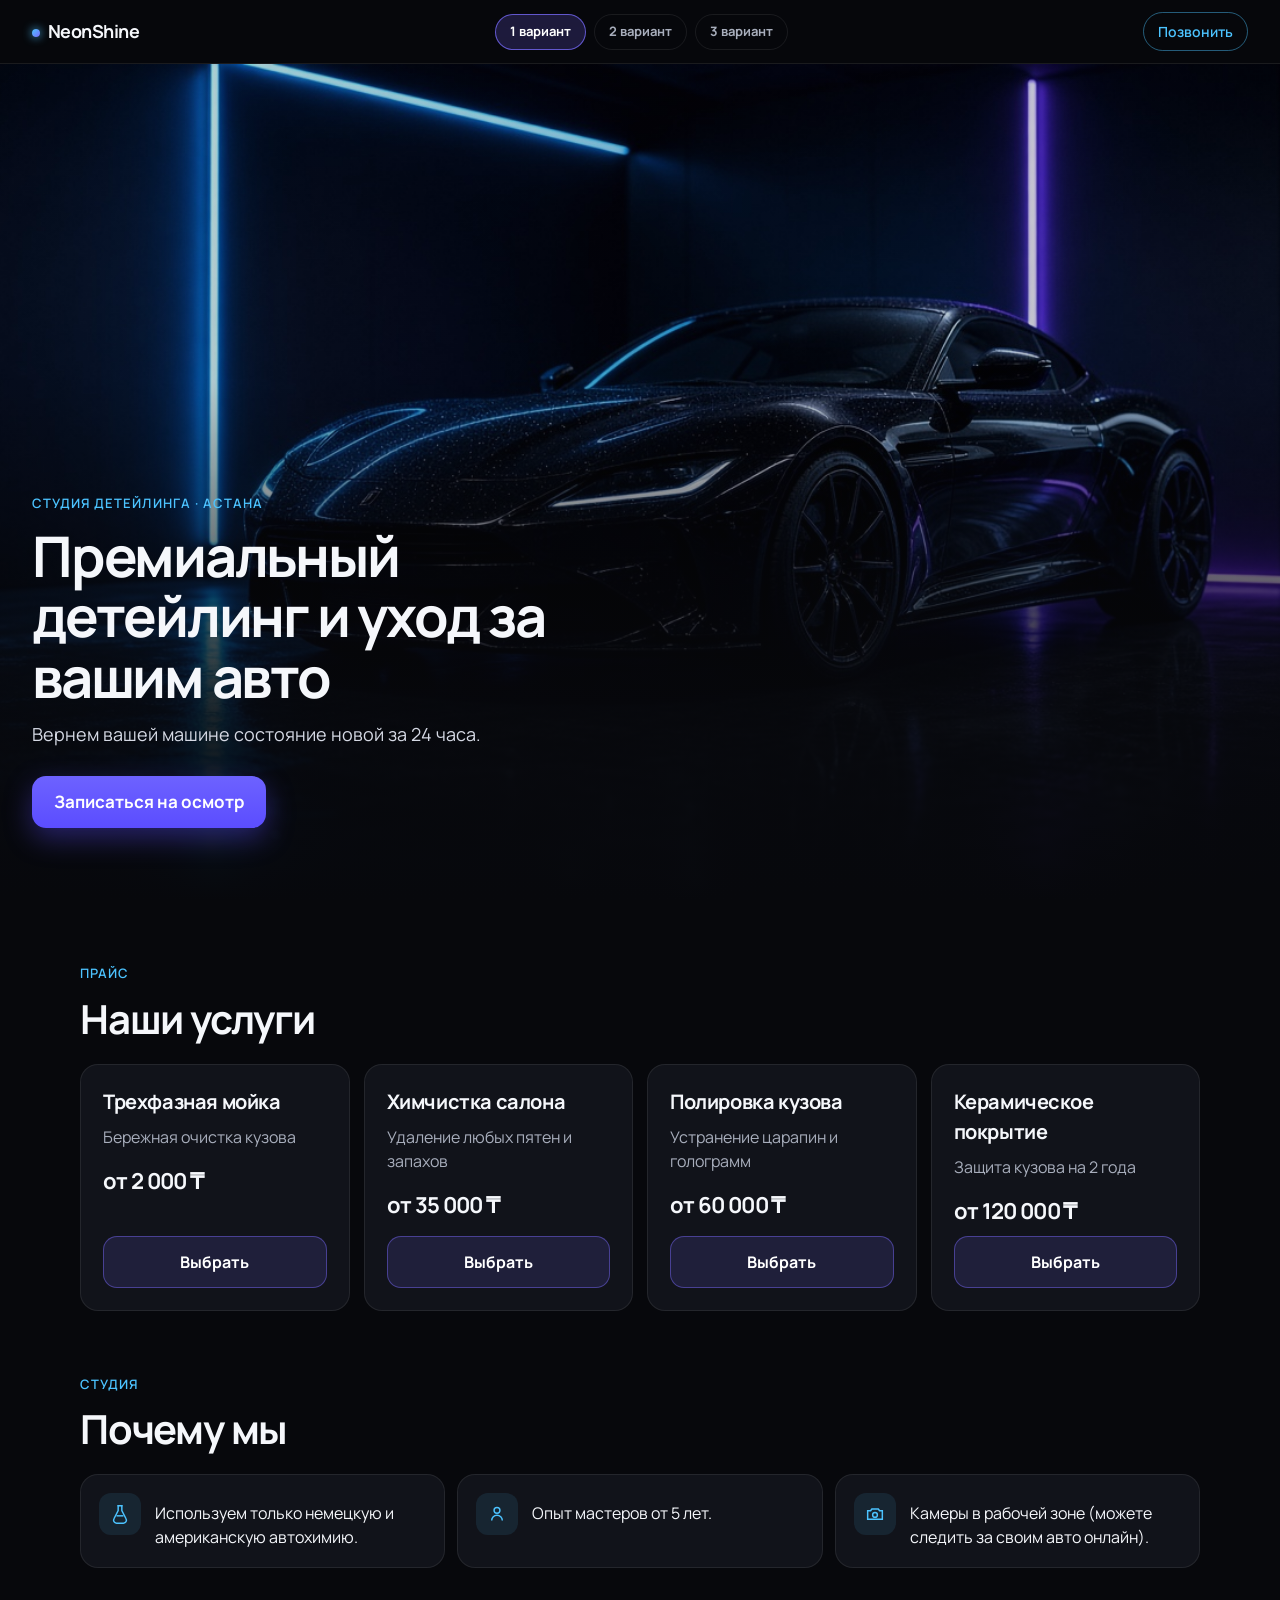
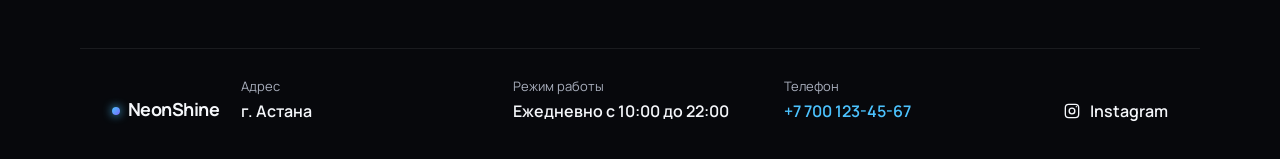
==== variant-1.html @ c206eaa7 "Add the NeonShine landing with three design variants. EOF  Co-authored-by: Cursor <cursoragent@curso" ====
<!DOCTYPE html>
<html lang="ru">
  <head>
    <meta charset="UTF-8" />
    <meta name="viewport" content="width=device-width, initial-scale=1" />
    <meta
      name="description"
      content="NeonShine — премиальный детейлинг в Астане. Мойка, химчистка, полировка и керамика. Запись в WhatsApp."
    />
    <meta name="theme-color" content="#07080c" />
    <title>NeonShine — вариант 1</title>
    <link rel="preconnect" href="https://fonts.googleapis.com" />
    <link rel="preconnect" href="https://fonts.gstatic.com" crossorigin />
    <link
      href="https://fonts.googleapis.com/css2?family=Manrope:wght@400;500;600;700&display=swap"
      rel="stylesheet"
    />
    <link rel="stylesheet" href="styles.css" />
  </head>
  <body
    data-phone="77001234567"
    data-phone-label="+7 700 123-45-67"
    data-instagram="https://instagram.com/neonshine"
  >
    <header class="header">
      <a class="logo" href="index.html">NeonShine</a>
      <nav class="switch" aria-label="Варианты оформления">
        <a href="variant-1.html" aria-current="page">1 вариант</a>
        <a href="variant-2.html">2 вариант</a>
        <a href="variant-3.html">3 вариант</a>
      </nav>
      <a class="header__phone" data-tel href="tel:+77001234567">Позвонить</a>
    </header>

    <main id="top">
      <section class="hero">
        <div class="hero__content">
          <p class="eyebrow">Студия детейлинга · Астана</p>
          <h1>Премиальный детейлинг и уход за вашим авто</h1>
          <p class="hero__lead">Вернем вашей машине состояние новой за 24 часа.</p>
          <a
            class="btn btn--primary"
            data-wa="Здравствуйте! Хочу записаться на бесплатный осмотр автомобиля"
            href="https://wa.me/77001234567?text=%D0%97%D0%B4%D1%80%D0%B0%D0%B2%D1%81%D1%82%D0%B2%D1%83%D0%B9%D1%82%D0%B5!%20%D0%A5%D0%BE%D1%87%D1%83%20%D0%B7%D0%B0%D0%BF%D0%B8%D1%81%D0%B0%D1%82%D1%8C%D1%81%D1%8F%20%D0%BD%D0%B0%20%D0%B1%D0%B5%D1%81%D0%BF%D0%BB%D0%B0%D1%82%D0%BD%D1%8B%D0%B9%20%D0%BE%D1%81%D0%BC%D0%BE%D1%82%D1%80%20%D0%B0%D0%B2%D1%82%D0%BE%D0%BC%D0%BE%D0%B1%D0%B8%D0%BB%D1%8F"
            >Записаться на осмотр</a
          >
        </div>
      </section>

      <section class="section" id="services" aria-labelledby="services-title">
        <div class="section__head">
          <p class="eyebrow">Прайс</p>
          <h2 id="services-title">Наши услуги</h2>
        </div>
        <div class="cards">
          <article class="card">
            <h3>Трехфазная мойка</h3>
            <p>Бережная очистка кузова</p>
            <p class="price">от 2 000 ₸</p>
            <a class="btn btn--choice" data-service="Трехфазная мойка" data-price="от 2 000 ₸" href="#">Выбрать</a>
          </article>
          <article class="card">
            <h3>Химчистка салона</h3>
            <p>Удаление любых пятен и запахов</p>
            <p class="price">от 35 000 ₸</p>
            <a class="btn btn--choice" data-service="Химчистка салона" data-price="от 35 000 ₸" href="#">Выбрать</a>
          </article>
          <article class="card">
            <h3>Полировка кузова</h3>
            <p>Устранение царапин и голограмм</p>
            <p class="price">от 60 000 ₸</p>
            <a class="btn btn--choice" data-service="Полировка кузова" data-price="от 60 000 ₸" href="#">Выбрать</a>
          </article>
          <article class="card">
            <h3>Керамическое покрытие</h3>
            <p>Защита кузова на 2 года</p>
            <p class="price">от 120 000 ₸</p>
            <a class="btn btn--choice" data-service="Керамическое покрытие" data-price="от 120 000 ₸" href="#">Выбрать</a>
          </article>
        </div>
      </section>

      <section class="section section--tight" id="why" aria-labelledby="why-title">
        <div class="section__head">
          <p class="eyebrow">Студия</p>
          <h2 id="why-title">Почему мы</h2>
        </div>
        <ul class="perks">
          <li>
            <span class="perk__icon" aria-hidden="true">
              <svg viewBox="0 0 24 24" width="22" height="22" fill="none" stroke="currentColor" stroke-width="1.6">
                <path d="M9 3h6M10 3v5.2L5.4 17.2A3.2 3.2 0 0 0 8.2 22h7.6a3.2 3.2 0 0 0 2.8-4.8L14 8.2V3" />
                <path d="M8.2 14h7.6" />
              </svg>
            </span>
            <p>Используем только немецкую и американскую автохимию.</p>
          </li>
          <li>
            <span class="perk__icon" aria-hidden="true">
              <svg viewBox="0 0 24 24" width="22" height="22" fill="none" stroke="currentColor" stroke-width="1.6">
                <circle cx="12" cy="8" r="3.2" />
                <path d="M6.2 19.2a5.8 5.8 0 0 1 11.6 0" />
              </svg>
            </span>
            <p>Опыт мастеров от 5 лет.</p>
          </li>
          <li>
            <span class="perk__icon" aria-hidden="true">
              <svg viewBox="0 0 24 24" width="22" height="22" fill="none" stroke="currentColor" stroke-width="1.6">
                <path d="M4 8.5h3.2l1.4-2h7l1.4 2H20v9.2H4V8.5Z" />
                <circle cx="12" cy="13" r="2.6" />
              </svg>
            </span>
            <p>Камеры в рабочей зоне (можете следить за своим авто онлайн).</p>
          </li>
        </ul>
      </section>
    </main>

    <footer class="footer">
      <p class="logo logo--footer">NeonShine</p>
      <ul class="footer__list">
        <li>
          <span>Адрес</span>
          <strong>г. Астана</strong>
        </li>
        <li>
          <span>Режим работы</span>
          <strong>Ежедневно с 10:00 до 22:00</strong>
        </li>
        <li>
          <span>Телефон</span>
          <a data-tel href="tel:+77001234567">+7 700 123-45-67</a>
        </li>
      </ul>
      <a class="instagram" data-instagram href="https://instagram.com/neonshine" target="_blank" rel="noopener noreferrer">
        <svg viewBox="0 0 24 24" width="20" height="20" aria-hidden="true" fill="none" stroke="currentColor" stroke-width="1.6">
          <rect x="4" y="4" width="16" height="16" rx="4" />
          <circle cx="12" cy="12" r="3.4" />
          <circle cx="17.2" cy="6.8" r="0.8" fill="currentColor" stroke="none" />
        </svg>
        Instagram
      </a>
    </footer>

    <dialog class="contacts" id="contacts" aria-labelledby="contacts-title">
      <div class="contacts__top">
        <div>
          <p class="eyebrow">Связаться</p>
          <h2 id="contacts-title">Контакты</h2>
        </div>
        <button class="contacts__close" type="button" aria-label="Закрыть">×</button>
      </div>
      <ul class="contacts__list">
        <li>
          <span>Телефон</span>
          <a data-tel href="tel:+77001234567">+7 700 123-45-67</a>
        </li>
        <li>
          <span>Адрес</span>
          <strong>г. Астана</strong>
        </li>
        <li>
          <span>Режим работы</span>
          <strong>Ежедневно с 10:00 до 22:00</strong>
        </li>
        <li>
          <span>Instagram</span>
          <a data-instagram href="https://instagram.com/neonshine">Открыть профиль</a>
        </li>
      </ul>
      <a
        class="btn btn--primary"
        data-wa="Здравствуйте! Хочу записаться на бесплатный осмотр автомобиля"
        href="#"
        >Написать в WhatsApp</a
      >
    </dialog>

    <script src="main.js"></script>
  </body>
</html>
---- styles.css ----
:root {
  --bg: #07080c;
  --bg-raised: #11131a;
  --text: #f5f7fb;
  --muted: #a8aebc;
  --line: rgba(255, 255, 255, 0.08);
  --blue: #4cc3ff;
  --violet: #7a6cff;
  --violet-deep: #5b4dff;
  --header: 112px;
  --pad: 20px;
  --radius: 18px;
}

*,
*::before,
*::after {
  box-sizing: border-box;
}

html {
  scroll-behavior: smooth;
  scrollbar-width: thin;
  scrollbar-color: #7a6cff #11131a;
}

html::-webkit-scrollbar {
  width: 8px;
  height: 8px;
}

html::-webkit-scrollbar-track {
  background: #07080c;
}

html::-webkit-scrollbar-thumb {
  border: 2px solid #07080c;
  border-radius: 999px;
  background: linear-gradient(180deg, #4cc3ff, #7a6cff);
}

body {
  margin: 0;
  background: var(--bg);
  color: var(--text);
  font-family: Manrope, "Segoe UI", sans-serif;
  font-size: 16px;
  line-height: 1.5;
}

a {
  color: inherit;
}

img {
  max-width: 100%;
}

.header {
  position: sticky;
  top: 0;
  z-index: 10;
  display: flex;
  flex-wrap: wrap;
  align-items: center;
  justify-content: space-between;
  gap: 10px 12px;
  min-height: var(--header);
  padding: 10px var(--pad);
  background: rgba(7, 8, 12, 0.78);
  border-bottom: 1px solid var(--line);
  backdrop-filter: blur(16px);
}

.switch {
  display: flex;
  order: 3;
  gap: 8px;
  width: 100%;
}

.switch a {
  display: inline-flex;
  flex: 1;
  align-items: center;
  justify-content: center;
  min-height: 36px;
  border: 1px solid var(--line);
  border-radius: 999px;
  color: var(--muted);
  font-size: 13px;
  font-weight: 700;
  text-decoration: none;
}

.switch a[aria-current="page"] {
  border-color: rgba(122, 108, 255, 0.75);
  background: rgba(122, 108, 255, 0.2);
  color: #fff;
}

.logo {
  color: var(--text);
  font-size: 18px;
  font-weight: 700;
  letter-spacing: -0.03em;
  text-decoration: none;
}

.logo::before {
  content: "";
  display: inline-block;
  width: 8px;
  height: 8px;
  margin-right: 8px;
  border-radius: 50%;
  background: linear-gradient(135deg, var(--blue), var(--violet));
  box-shadow: 0 0 10px var(--blue);
  vertical-align: 1px;
}

.header__phone {
  padding: 8px 14px;
  border: 1px solid rgba(76, 195, 255, 0.45);
  border-radius: 999px;
  color: var(--blue);
  font-size: 14px;
  font-weight: 600;
  text-decoration: none;
}

.hero {
  display: flex;
  align-items: flex-end;
  min-height: calc(100svh - var(--header));
  padding: 48px var(--pad) 40px;
  background:
    linear-gradient(180deg, rgba(7, 8, 12, 0.18) 0%, rgba(7, 8, 12, 0.2) 38%, rgba(7, 8, 12, 0.88) 78%, var(--bg) 100%),
    url("assets/hero.png") center 42% / cover no-repeat;
}

.hero__content {
  width: min(640px, 100%);
}

.eyebrow {
  margin: 0 0 12px;
  color: var(--blue);
  font-size: 13px;
  font-weight: 600;
  letter-spacing: 0.08em;
  text-transform: uppercase;
}

h1,
h2,
h3,
p {
  margin: 0;
}

h1 {
  font-size: clamp(32px, 8vw, 56px);
  font-weight: 700;
  letter-spacing: -0.04em;
  line-height: 1.08;
}

.hero__lead {
  margin-top: 14px;
  max-width: 28em;
  color: #d5d9e4;
  font-size: 18px;
}

.btn {
  display: inline-flex;
  align-items: center;
  justify-content: center;
  min-height: 52px;
  padding: 0 22px;
  border-radius: 14px;
  font-weight: 700;
  text-decoration: none;
}

.btn:focus-visible,
.header__phone:focus-visible,
.instagram:focus-visible,
.footer a:focus-visible,
.logo:focus-visible,
.switch a:focus-visible {
  outline: 2px solid var(--blue);
  outline-offset: 3px;
}

.btn--primary {
  width: 100%;
  margin-top: 28px;
  background: linear-gradient(180deg, #6d62ff 0%, var(--violet-deep) 100%);
  box-shadow: 0 10px 28px rgba(91, 77, 255, 0.38);
  color: #fff;
  font-size: 17px;
}

.section {
  padding: 64px var(--pad) 8px;
}

.section--tight {
  padding-top: 56px;
  padding-bottom: 28px;
}

.section__head {
  max-width: 1120px;
  margin: 0 auto 22px;
}

h2 {
  font-size: clamp(28px, 6vw, 40px);
  letter-spacing: -0.03em;
  line-height: 1.15;
}

.cards,
.perks,
.footer {
  max-width: 1120px;
  margin-left: auto;
  margin-right: auto;
}

.cards {
  display: grid;
  gap: 14px;
}

.card {
  display: flex;
  flex-direction: column;
  gap: 8px;
  padding: 22px;
  background: var(--bg-raised);
  border: 1px solid var(--line);
  border-radius: var(--radius);
}

.card h3 {
  font-size: 20px;
  letter-spacing: -0.02em;
}

.card p {
  color: var(--muted);
}

.price {
  margin-top: 8px;
  color: var(--text) !important;
  font-size: 22px;
  font-weight: 700;
  letter-spacing: -0.03em;
}

.btn--choice {
  width: 100%;
  margin-top: auto;
  background: rgba(122, 108, 255, 0.14);
  border: 1px solid rgba(122, 108, 255, 0.45);
  color: #fff;
}

.perks {
  display: grid;
  gap: 12px;
  padding: 0;
  list-style: none;
}

.perks li {
  display: flex;
  gap: 14px;
  align-items: flex-start;
  padding: 18px;
  background: var(--bg-raised);
  border: 1px solid var(--line);
  border-radius: var(--radius);
}

.perk__icon {
  display: grid;
  flex: 0 0 42px;
  place-items: center;
  width: 42px;
  height: 42px;
  border-radius: 12px;
  background: rgba(76, 195, 255, 0.1);
  color: var(--blue);
}

.perks p {
  padding-top: 8px;
}

.footer {
  display: grid;
  gap: 22px;
  margin-top: 36px;
  padding: 28px var(--pad) 36px;
  border-top: 1px solid var(--line);
}

.footer__list {
  display: grid;
  gap: 16px;
  margin: 0;
  padding: 0;
  list-style: none;
}

.footer__list span {
  display: block;
  margin-bottom: 2px;
  color: var(--muted);
  font-size: 13px;
}

.footer__list a,
.footer__list strong {
  font-size: 16px;
  font-weight: 600;
}

.footer__list a {
  color: var(--blue);
  text-decoration: none;
}

.instagram {
  display: inline-flex;
  gap: 8px;
  align-items: center;
  width: fit-content;
  color: var(--text);
  font-weight: 600;
  text-decoration: none;
}

@media (min-width: 720px) {
  :root {
    --pad: 32px;
    --header: 64px;
  }

  .header {
    flex-wrap: nowrap;
    padding-top: 0;
    padding-bottom: 0;
  }

  .switch {
    order: 0;
    width: auto;
  }

  .switch a {
    flex: none;
    padding: 0 14px;
  }

  .btn--primary {
    width: auto;
  }

  .cards,
  .perks {
    grid-template-columns: 1fr 1fr;
  }

  .perks li:last-child {
    grid-column: 1 / -1;
  }

  .footer {
    grid-template-columns: auto 1fr auto;
    align-items: end;
  }

  .footer__list {
    grid-template-columns: repeat(3, minmax(0, 1fr));
  }
}

@media (min-width: 1040px) {
  .cards {
    grid-template-columns: repeat(4, 1fr);
  }

  .perks {
    grid-template-columns: repeat(3, 1fr);
  }

  .perks li:last-child {
    grid-column: auto;
  }

  .hero {
    padding-bottom: 72px;
  }
}

.contacts {
  width: min(420px, calc(100vw - 32px));
  padding: 22px;
  border: 1px solid rgba(122, 108, 255, 0.45);
  border-radius: 20px;
  background: #12141c;
  color: var(--text);
  color-scheme: dark;
}

.contacts::backdrop {
  background: rgba(5, 6, 10, 0.72);
}

.contacts__top {
  display: flex;
  align-items: flex-start;
  justify-content: space-between;
  gap: 12px;
}

.contacts h2 {
  margin-top: 6px;
  font-size: 28px;
}

.contacts__close {
  display: grid;
  flex: 0 0 36px;
  place-items: center;
  width: 36px;
  height: 36px;
  border: 1px solid var(--line);
  border-radius: 50%;
  background: transparent;
  color: var(--text);
  font-size: 22px;
  line-height: 1;
  cursor: pointer;
}

.contacts__list {
  display: grid;
  gap: 14px;
  margin: 18px 0 0;
  padding: 0;
  list-style: none;
}

.contacts__list span {
  display: block;
  margin-bottom: 2px;
  color: var(--muted);
  font-size: 13px;
}

.contacts__list a,
.contacts__list strong {
  font-size: 16px;
  font-weight: 700;
}

.contacts__list a {
  color: var(--blue);
  text-decoration: none;
}

.contacts .btn--primary {
  width: 100%;
  margin-top: 20px;
}

.contacts__close:focus-visible,
.contacts a:focus-visible {
  outline: 2px solid var(--blue);
  outline-offset: 3px;
}

@media (hover: hover) {
  .btn--primary:hover {
    filter: brightness(1.08);
  }

  .btn--choice:hover {
    background: rgba(122, 108, 255, 0.28);
  }

  .header__phone:hover,
  .instagram:hover,
  .footer__list a:hover {
    color: #fff;
  }
}
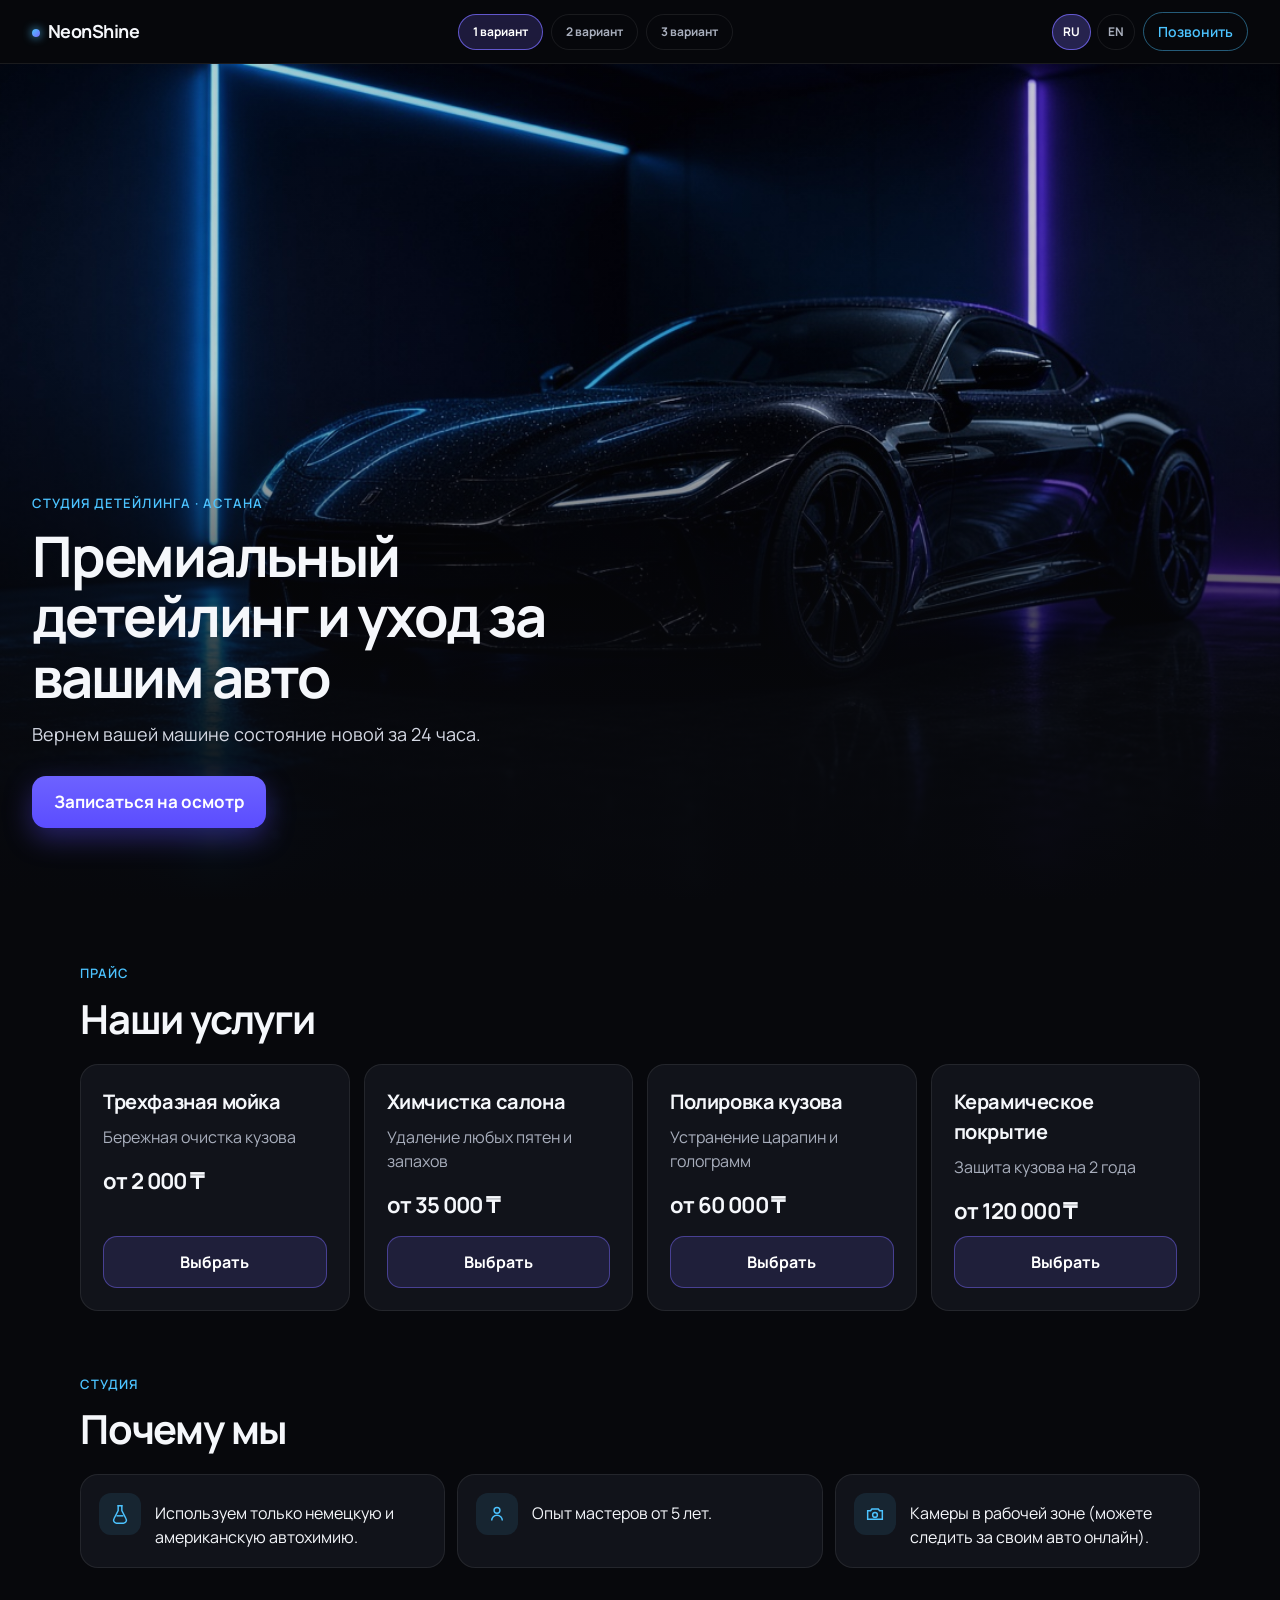
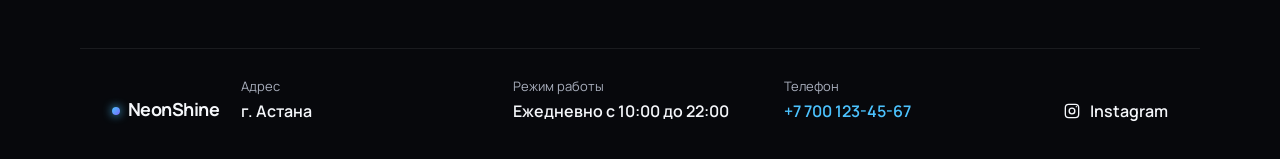
==== commit 49a87296: "Add Russian and English language switching across all landing versions. Co-authored-by: Cursor <curs" ====
--- a/variant-1.html
+++ b/variant-1.html
@@ -18,28 +18,37 @@
     <link rel="stylesheet" href="styles.css" />
   </head>
   <body
+    data-page="v1"
     data-phone="77001234567"
     data-phone-label="+7 700 123-45-67"
     data-instagram="https://instagram.com/neonshine"
   >
     <header class="header">
       <a class="logo" href="index.html">NeonShine</a>
-      <nav class="switch" aria-label="Варианты оформления">
-        <a href="variant-1.html" aria-current="page">1 вариант</a>
-        <a href="variant-2.html">2 вариант</a>
-        <a href="variant-3.html">3 вариант</a>
+      <nav class="switch" data-i18n-aria="nav.label" aria-label="Варианты оформления">
+        <a href="variant-1.html" aria-current="page" data-i18n="switch.1">1 вариант</a>
+        <a href="variant-2.html" data-i18n="switch.2">2 вариант</a>
+        <a href="variant-3.html" data-i18n="switch.3">3 вариант</a>
       </nav>
-      <a class="header__phone" data-tel href="tel:+77001234567">Позвонить</a>
+      <div class="header__actions">
+        <div class="lang" role="group" data-i18n-aria="lang.label" aria-label="Язык">
+          <button type="button" data-set-lang="ru">RU</button>
+          <button type="button" data-set-lang="en">EN</button>
+        </div>
+        <a class="header__phone" data-tel data-i18n="call" href="tel:+77001234567">Позвонить</a>
+      </div>
     </header>
 
     <main id="top">
       <section class="hero">
         <div class="hero__content">
-          <p class="eyebrow">Студия детейлинга · Астана</p>
-          <h1>Премиальный детейлинг и уход за вашим авто</h1>
-          <p class="hero__lead">Вернем вашей машине состояние новой за 24 часа.</p>
+          <p class="eyebrow" data-i18n="hero.eyebrow">Студия детейлинга · Астана</p>
+          <h1 data-i18n="hero.title">Премиальный детейлинг и уход за вашим авто</h1>
+          <p class="hero__lead" data-i18n="hero.lead">Вернем вашей машине состояние новой за 24 часа.</p>
           <a
             class="btn btn--primary"
+            data-i18n="hero.cta"
+            data-wa-key="wa.inspect"
             data-wa="Здравствуйте! Хочу записаться на бесплатный осмотр автомобиля"
             href="https://wa.me/77001234567?text=%D0%97%D0%B4%D1%80%D0%B0%D0%B2%D1%81%D1%82%D0%B2%D1%83%D0%B9%D1%82%D0%B5!%20%D0%A5%D0%BE%D1%87%D1%83%20%D0%B7%D0%B0%D0%BF%D0%B8%D1%81%D0%B0%D1%82%D1%8C%D1%81%D1%8F%20%D0%BD%D0%B0%20%D0%B1%D0%B5%D1%81%D0%BF%D0%BB%D0%B0%D1%82%D0%BD%D1%8B%D0%B9%20%D0%BE%D1%81%D0%BC%D0%BE%D1%82%D1%80%20%D0%B0%D0%B2%D1%82%D0%BE%D0%BC%D0%BE%D0%B1%D0%B8%D0%BB%D1%8F"
             >Записаться на осмотр</a
@@ -49,41 +58,41 @@
 
       <section class="section" id="services" aria-labelledby="services-title">
         <div class="section__head">
-          <p class="eyebrow">Прайс</p>
-          <h2 id="services-title">Наши услуги</h2>
+          <p class="eyebrow" data-i18n="services.kicker">Прайс</p>
+          <h2 id="services-title" data-i18n="services.title">Наши услуги</h2>
         </div>
         <div class="cards">
           <article class="card">
-            <h3>Трехфазная мойка</h3>
-            <p>Бережная очистка кузова</p>
-            <p class="price">от 2 000 ₸</p>
-            <a class="btn btn--choice" data-service="Трехфазная мойка" data-price="от 2 000 ₸" href="#">Выбрать</a>
+            <h3 data-i18n="service.wash.name">Трехфазная мойка</h3>
+            <p data-i18n="service.wash.desc">Бережная очистка кузова</p>
+            <p class="price" data-i18n="service.wash.price">от 2 000 ₸</p>
+            <a class="btn btn--choice" data-i18n="choose" data-service-key="wash" data-service="Трехфазная мойка" data-price="от 2 000 ₸" href="#">Выбрать</a>
           </article>
           <article class="card">
-            <h3>Химчистка салона</h3>
-            <p>Удаление любых пятен и запахов</p>
-            <p class="price">от 35 000 ₸</p>
-            <a class="btn btn--choice" data-service="Химчистка салона" data-price="от 35 000 ₸" href="#">Выбрать</a>
+            <h3 data-i18n="service.interior.name">Химчистка салона</h3>
+            <p data-i18n="service.interior.desc">Удаление любых пятен и запахов</p>
+            <p class="price" data-i18n="service.interior.price">от 35 000 ₸</p>
+            <a class="btn btn--choice" data-i18n="choose" data-service-key="interior" data-service="Химчистка салона" data-price="от 35 000 ₸" href="#">Выбрать</a>
           </article>
           <article class="card">
-            <h3>Полировка кузова</h3>
-            <p>Устранение царапин и голограмм</p>
-            <p class="price">от 60 000 ₸</p>
-            <a class="btn btn--choice" data-service="Полировка кузова" data-price="от 60 000 ₸" href="#">Выбрать</a>
+            <h3 data-i18n="service.polish.name">Полировка кузова</h3>
+            <p data-i18n="service.polish.desc">Устранение царапин и голограмм</p>
+            <p class="price" data-i18n="service.polish.price">от 60 000 ₸</p>
+            <a class="btn btn--choice" data-i18n="choose" data-service-key="polish" data-service="Полировка кузова" data-price="от 60 000 ₸" href="#">Выбрать</a>
           </article>
           <article class="card">
-            <h3>Керамическое покрытие</h3>
-            <p>Защита кузова на 2 года</p>
-            <p class="price">от 120 000 ₸</p>
-            <a class="btn btn--choice" data-service="Керамическое покрытие" data-price="от 120 000 ₸" href="#">Выбрать</a>
+            <h3 data-i18n="service.ceramic.name">Керамическое покрытие</h3>
+            <p data-i18n="service.ceramic.desc">Защита кузова на 2 года</p>
+            <p class="price" data-i18n="service.ceramic.price">от 120 000 ₸</p>
+            <a class="btn btn--choice" data-i18n="choose" data-service-key="ceramic" data-service="Керамическое покрытие" data-price="от 120 000 ₸" href="#">Выбрать</a>
           </article>
         </div>
       </section>
 
       <section class="section section--tight" id="why" aria-labelledby="why-title">
         <div class="section__head">
-          <p class="eyebrow">Студия</p>
-          <h2 id="why-title">Почему мы</h2>
+          <p class="eyebrow" data-i18n="why.kicker">Студия</p>
+          <h2 id="why-title" data-i18n="why.title">Почему мы</h2>
         </div>
         <ul class="perks">
           <li>
@@ -93,7 +102,7 @@
                 <path d="M8.2 14h7.6" />
               </svg>
             </span>
-            <p>Используем только немецкую и американскую автохимию.</p>
+            <p data-i18n="why.1">Используем только немецкую и американскую автохимию.</p>
           </li>
           <li>
             <span class="perk__icon" aria-hidden="true">
@@ -102,7 +111,7 @@
                 <path d="M6.2 19.2a5.8 5.8 0 0 1 11.6 0" />
               </svg>
             </span>
-            <p>Опыт мастеров от 5 лет.</p>
+            <p data-i18n="why.2">Опыт мастеров от 5 лет.</p>
           </li>
           <li>
             <span class="perk__icon" aria-hidden="true">
@@ -111,7 +120,7 @@
                 <circle cx="12" cy="13" r="2.6" />
               </svg>
             </span>
-            <p>Камеры в рабочей зоне (можете следить за своим авто онлайн).</p>
+            <p data-i18n="why.3">Камеры в рабочей зоне (можете следить за своим авто онлайн).</p>
           </li>
         </ul>
       </section>
@@ -121,15 +130,15 @@
       <p class="logo logo--footer">NeonShine</p>
       <ul class="footer__list">
         <li>
-          <span>Адрес</span>
-          <strong>г. Астана</strong>
+          <span data-i18n="address.label">Адрес</span>
+          <strong data-i18n="address.value">г. Астана</strong>
         </li>
         <li>
-          <span>Режим работы</span>
-          <strong>Ежедневно с 10:00 до 22:00</strong>
+          <span data-i18n="hours.label">Режим работы</span>
+          <strong data-i18n="hours.value">Ежедневно с 10:00 до 22:00</strong>
         </li>
         <li>
-          <span>Телефон</span>
+          <span data-i18n="phone.label">Телефон</span>
           <a data-tel href="tel:+77001234567">+7 700 123-45-67</a>
         </li>
       </ul>
@@ -146,37 +155,40 @@
     <dialog class="contacts" id="contacts" aria-labelledby="contacts-title">
       <div class="contacts__top">
         <div>
-          <p class="eyebrow">Связаться</p>
-          <h2 id="contacts-title">Контакты</h2>
+          <p class="eyebrow" data-i18n="contacts.kicker">Связаться</p>
+          <h2 id="contacts-title" data-i18n="contacts.title">Контакты</h2>
         </div>
-        <button class="contacts__close" type="button" aria-label="Закрыть">×</button>
+        <button class="contacts__close" type="button" data-i18n-aria="close" aria-label="Закрыть">×</button>
       </div>
       <ul class="contacts__list">
         <li>
-          <span>Телефон</span>
+          <span data-i18n="phone.label">Телефон</span>
           <a data-tel href="tel:+77001234567">+7 700 123-45-67</a>
         </li>
         <li>
-          <span>Адрес</span>
-          <strong>г. Астана</strong>
+          <span data-i18n="address.label">Адрес</span>
+          <strong data-i18n="address.value">г. Астана</strong>
         </li>
         <li>
-          <span>Режим работы</span>
-          <strong>Ежедневно с 10:00 до 22:00</strong>
+          <span data-i18n="hours.label">Режим работы</span>
+          <strong data-i18n="hours.value">Ежедневно с 10:00 до 22:00</strong>
         </li>
         <li>
           <span>Instagram</span>
-          <a data-instagram href="https://instagram.com/neonshine">Открыть профиль</a>
+          <a data-instagram data-i18n="instagram.open" href="https://instagram.com/neonshine">Открыть профиль</a>
         </li>
       </ul>
       <a
         class="btn btn--primary"
+        data-i18n="wa.button"
+        data-wa-key="wa.inspect"
         data-wa="Здравствуйте! Хочу записаться на бесплатный осмотр автомобиля"
         href="#"
         >Написать в WhatsApp</a
       >
     </dialog>
 
+    <script src="i18n.js"></script>
     <script src="main.js"></script>
   </body>
 </html>
--- a/styles.css
+++ b/styles.css
@@ -85,12 +85,14 @@
   align-items: center;
   justify-content: center;
   min-height: 36px;
+  padding: 0 8px;
   border: 1px solid var(--line);
   border-radius: 999px;
   color: var(--muted);
-  font-size: 13px;
-  font-weight: 700;
-  text-decoration: none;
+  font-size: 12px;
+  font-weight: 700;
+  text-decoration: none;
+  white-space: nowrap;
 }
 
 .switch a[aria-current="page"] {
@@ -119,6 +121,36 @@
   vertical-align: 1px;
 }
 
+.header__actions {
+  display: flex;
+  align-items: center;
+  gap: 8px;
+}
+
+.lang {
+  display: flex;
+  gap: 6px;
+}
+
+.lang button {
+  min-height: 36px;
+  padding: 0 10px;
+  border: 1px solid var(--line);
+  border-radius: 999px;
+  background: transparent;
+  color: var(--muted);
+  font: inherit;
+  font-size: 12px;
+  font-weight: 700;
+  cursor: pointer;
+}
+
+.lang button[aria-pressed="true"] {
+  border-color: rgba(122, 108, 255, 0.75);
+  background: rgba(122, 108, 255, 0.28);
+  color: #fff;
+}
+
 .header__phone {
   padding: 8px 14px;
   border: 1px solid rgba(76, 195, 255, 0.45);
@@ -189,7 +221,8 @@
 .instagram:focus-visible,
 .footer a:focus-visible,
 .logo:focus-visible,
-.switch a:focus-visible {
+.switch a:focus-visible,
+.lang button:focus-visible {
   outline: 2px solid var(--blue);
   outline-offset: 3px;
 }
